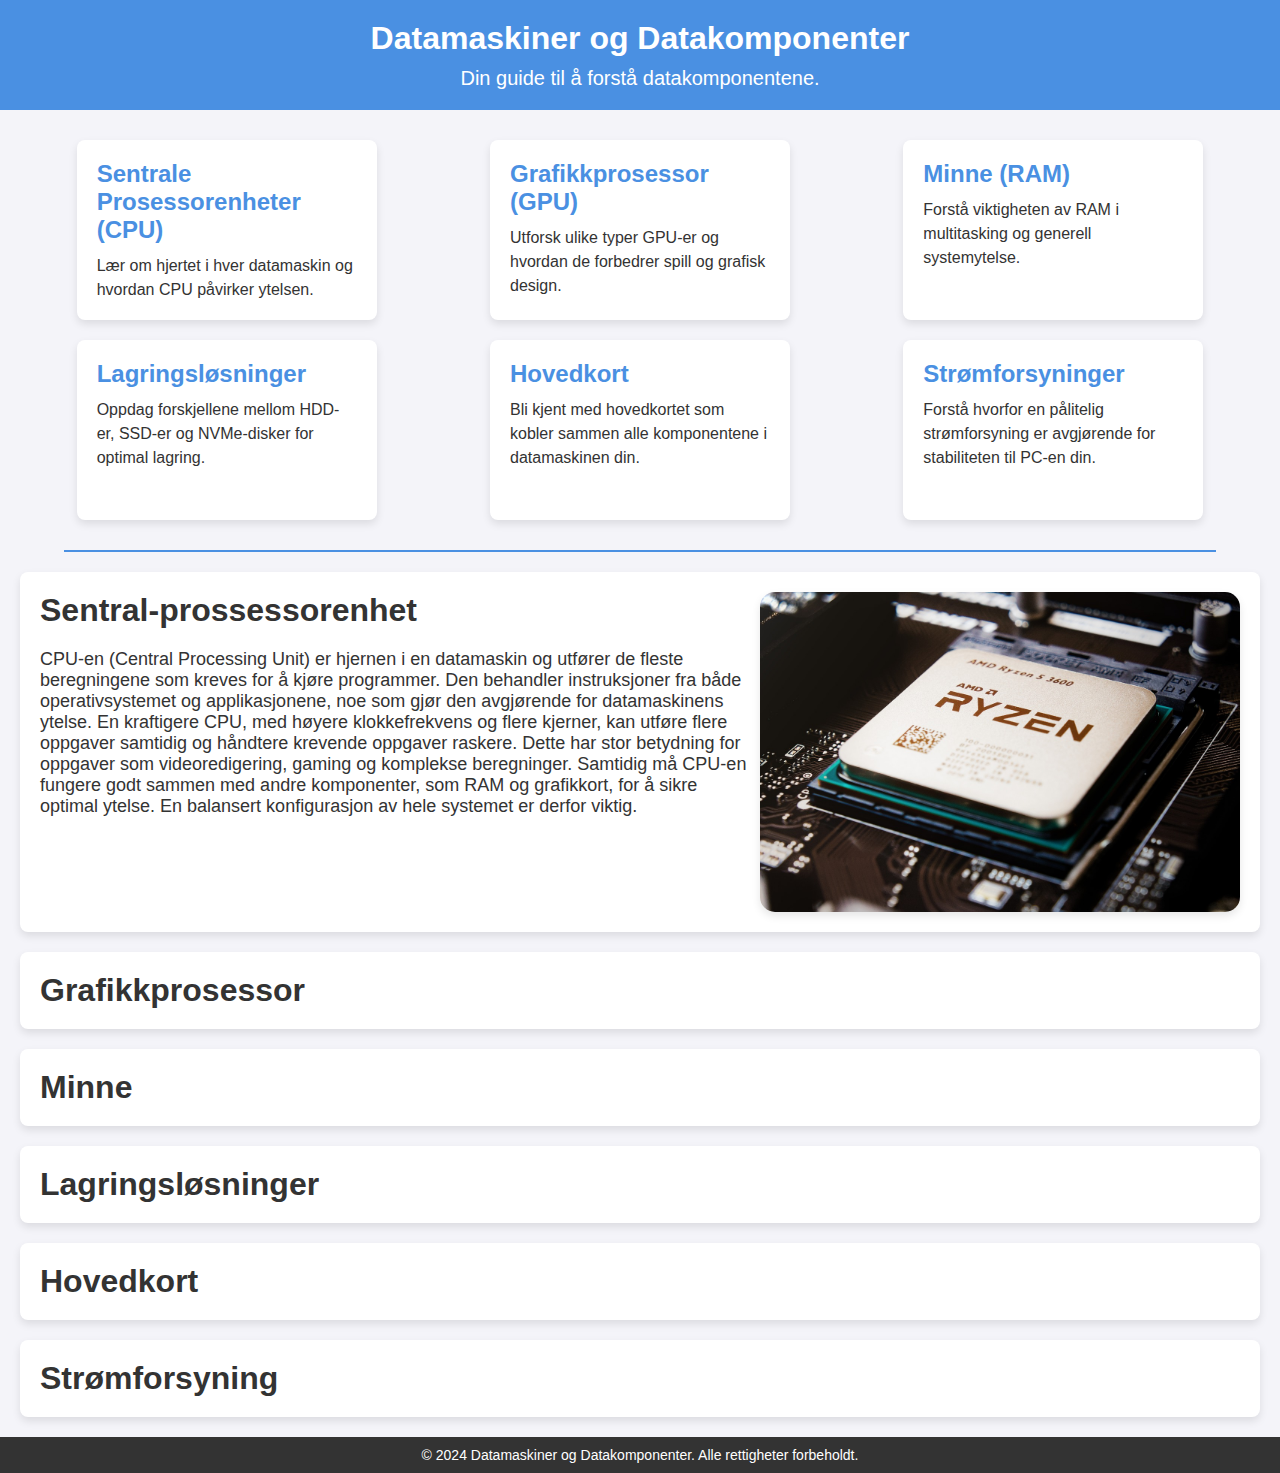
==== datamaskiner.html @ 4fab0328 "fikset en del av nettsiden" ====
<!DOCTYPE html>
<html lang="no">
<head>
    <meta charset="UTF-8">
    <meta name="viewport" content="width=device-width, initial-scale=1.0">
    <title>datamaskiner</title>
    <link rel="stylesheet" href="style2.css">
</head>
<body>
    <header>
        <h1>Datamaskiner og Datakomponenter</h1>
        <p>Din guide til å forstå datakomponentene.</p>
    </header>

    <section class="content">
        <a href="#cpu">
        <article class="section">
            <h2>Sentrale Prosessorenheter (CPU)</h2>
            <p>Lær om hjertet i hver datamaskin og hvordan CPU påvirker ytelsen.</p>
        </article>
        </a>
        <a href="#gpu">
        <article class="section">
            <h2>Grafikkprosessor (GPU)</h2>
            <p>Utforsk ulike typer GPU-er og hvordan de forbedrer spill og grafisk design.</p>
        </article>
        </a>
        <a href="#ram">
        <article class="section">
            <h2>Minne (RAM)</h2>
            <p>Forstå viktigheten av RAM i multitasking og generell systemytelse.</p>
        </article>
        </a>
        <a href="#storage">
        <article class="section">
            <h2>Lagringsløsninger</h2>
            <p>Oppdag forskjellene mellom HDD-er, SSD-er og NVMe-disker for optimal lagring.</p>
        </article>
        </a>
        <a href="#hovedkort">
        <article class="section">
            <h2>Hovedkort</h2>
            <p>Bli kjent med hovedkortet som kobler sammen alle komponentene i datamaskinen din.</p>
        </article>
        </a>
        <a href="#psu">
        <article class="section">
            <h2>Strømforsyninger</h2>
            <p>Forstå hvorfor en pålitelig strømforsyning er avgjørende for stabiliteten til PC-en din.</p>
        </article>
        </a>
    </section>
    <hr>
    <main>
        <section id="cpu">
            <div class="tekst">
            <h1>Sentral-prossessorenhet</h1>
            <p>CPU-en (Central Processing Unit) er hjernen i en datamaskin og utfører de fleste beregningene som kreves for å kjøre programmer. Den behandler instruksjoner fra både operativsystemet og applikasjonene, noe som gjør den avgjørende for datamaskinens ytelse. En kraftigere CPU, med høyere klokkefrekvens og flere kjerner, kan utføre flere oppgaver samtidig og håndtere krevende oppgaver raskere. Dette har stor betydning for oppgaver som videoredigering, gaming og komplekse beregninger. Samtidig må CPU-en fungere godt sammen med andre komponenter, som RAM og grafikkort, for å sikre optimal ytelse. En balansert konfigurasjon av hele systemet er derfor viktig.</p>
            </div>
            <img src="bilder/cpu_bilde.jpg" alt="">
        </section>
        <section id="gpu">
            <h1>Grafikkprosessor</h1>
        </section>
        <section id="ram">
            <h1>Minne</h1>
        </section>
        <section id="storage">
            <h1>Lagringsløsninger</h1>
        </section>
        <section id="hovedkort">
            <h1>Hovedkort</h1>
        </section>
        <section id="psu">
            <h1>Strømforsyning</h1>
        </section>
    </main>
    <footer>
        <p>© 2024 Datamaskiner og Datakomponenter. Alle rettigheter forbeholdt.</p>
    </footer>
</body>
</html>
---- style2.css ----
* {
    margin: 0;
    padding: 0;
    box-sizing: border-box;
}
img {
    width: 100%;
}

body {
    font-family: Arial, sans-serif;
    background-color: #f4f4f9;
    color: #333;
}

header {
    background-color: #4a90e2;
    color: white;
    padding: 20px;
    text-align: center;
}

header h1 {
    font-size: 32px;
    margin-bottom: 10px;
}

header p {
    font-size: 20px;
}

.content {
    display: flex;
    flex-wrap: wrap;
    justify-content: space-around;
    padding: 20px;
}

.section {
    background: white;
    border-radius: 8px;
    box-shadow: 0 4px 8px rgba(0, 0, 0, 0.1);
    margin: 10px;
    padding: 20px;
    width: 300px;
    height: 180px;
}

.section h2 {
    color: #4a90e2;
    font-size: 24px;
    margin-bottom: 10px;
}

.section p {
    font-size: 16px;
    line-height: 1.5;
    text-decoration: none;
    color: #333;
}

footer {
    background-color: #333;
    color: white;
    padding: 10px;
    text-align: center;
    font-size: 14px;
}

main section {
    background: white;
    border-radius: 8px;
    box-shadow: 0 4px 8px rgba(0, 0, 0, 0.1);
    margin: 20px;
    padding: 20px;
    width: auto;
    
    
}

hr {
    width: 90%;
    background-color: #4a90e2;
    margin: auto;
    border: 1px solid #4a90e2;
}
a {
    text-decoration: none;
}
#cpu {
    display: grid;
    grid-template-columns: 3fr 2fr;
}
main .tekst {
    grid-column: 1/2;
}
#cpu img {
    grid-column: 2/3;
    border-radius: 15px;
    box-shadow: 0 4px 8px rgba(0, 0, 0, 0.1);
}

main p {
    margin-top: 20px;
    font-size: 18px;
}

@media (max-width: 1050px) {
    #cpu {
        grid-template-columns: 1fr; 
    }
    .tekst {
        grid-column: 1 / 2; 
    }
    #cpu img {
        grid-column: 1 / 2; 
        max-width: 100%; 
    }
}
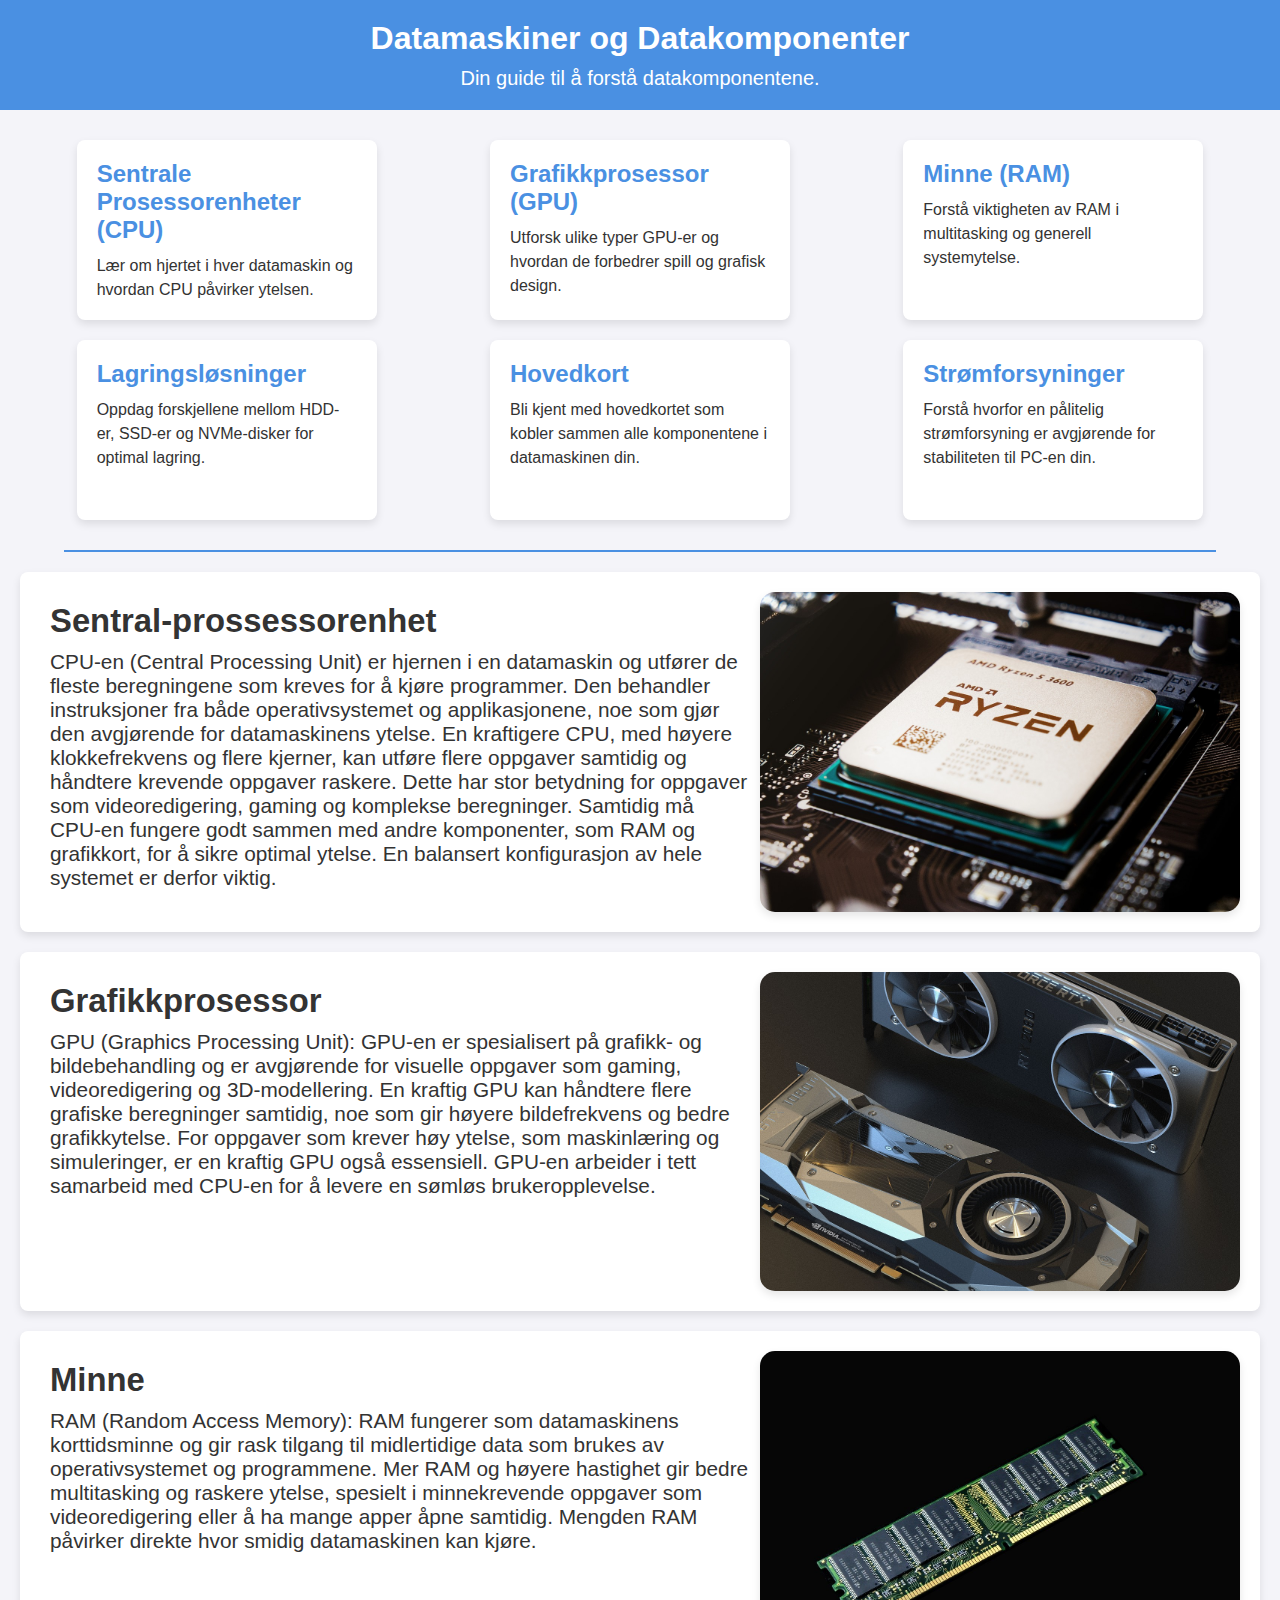
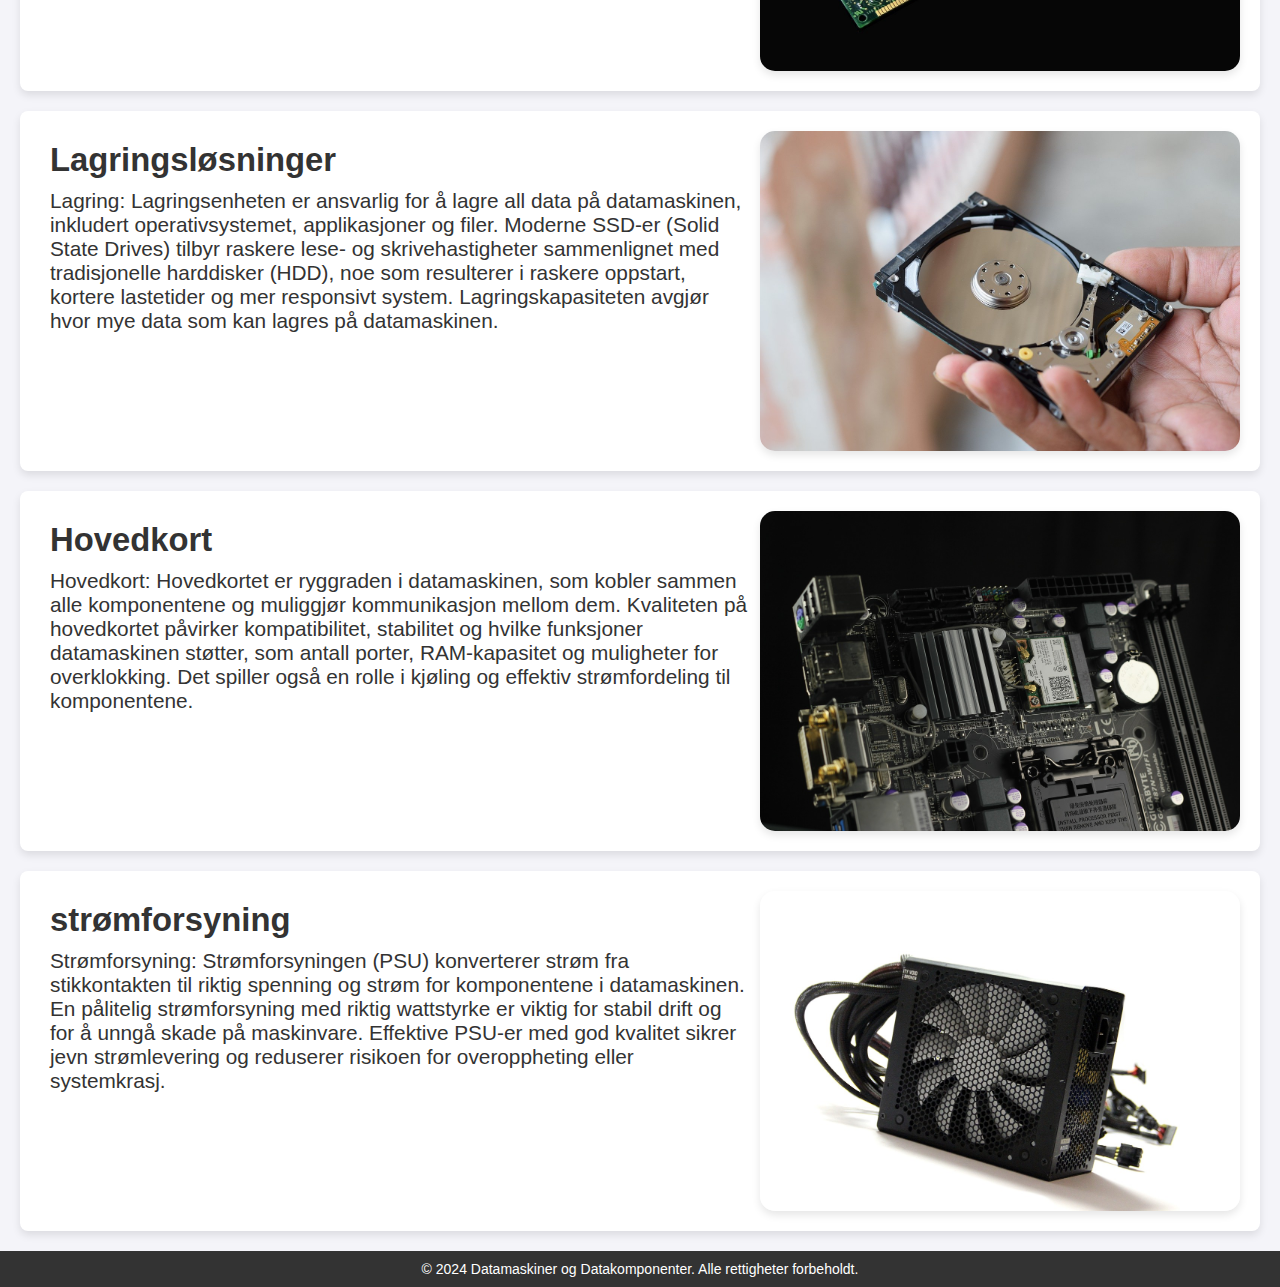
==== commit 92315cc5: "la til mer informasjon" ====
--- a/datamaskiner.html
+++ b/datamaskiner.html
@@ -60,19 +60,39 @@
             <img src="bilder/cpu_bilde.jpg" alt="">
         </section>
         <section id="gpu">
-            <h1>Grafikkprosessor</h1>
+            <div class="tekst">
+                <h1>Grafikkprosessor</h1>
+                <p>GPU (Graphics Processing Unit): GPU-en er spesialisert på grafikk- og bildebehandling og er avgjørende for visuelle oppgaver som gaming, videoredigering og 3D-modellering. En kraftig GPU kan håndtere flere grafiske beregninger samtidig, noe som gir høyere bildefrekvens og bedre grafikkytelse. For oppgaver som krever høy ytelse, som maskinlæring og simuleringer, er en kraftig GPU også essensiell. GPU-en arbeider i tett samarbeid med CPU-en for å levere en sømløs brukeropplevelse.</p>
+                </div>
+                <img src="bilder/gpu.jpg" alt="">
         </section>
         <section id="ram">
-            <h1>Minne</h1>
+            <div class="tekst">
+                <h1>Minne</h1>
+                <p>RAM (Random Access Memory): RAM fungerer som datamaskinens korttidsminne og gir rask tilgang til midlertidige data som brukes av operativsystemet og programmene. Mer RAM og høyere hastighet gir bedre multitasking og raskere ytelse, spesielt i minnekrevende oppgaver som videoredigering eller å ha mange apper åpne samtidig. Mengden RAM påvirker direkte hvor smidig datamaskinen kan kjøre.</p>
+                </div>
+                <img src="bilder/ram.jpg" alt="">
         </section>
         <section id="storage">
-            <h1>Lagringsløsninger</h1>
+            <div class="tekst">
+                <h1>Lagringsløsninger</h1>
+                <p>Lagring: Lagringsenheten er ansvarlig for å lagre all data på datamaskinen, inkludert operativsystemet, applikasjoner og filer. Moderne SSD-er (Solid State Drives) tilbyr raskere lese- og skrivehastigheter sammenlignet med tradisjonelle harddisker (HDD), noe som resulterer i raskere oppstart, kortere lastetider og mer responsivt system. Lagringskapasiteten avgjør hvor mye data som kan lagres på datamaskinen.</p>
+                </div>
+                <img src="bilder/hdd.jpg" alt="">
         </section>
         <section id="hovedkort">
-            <h1>Hovedkort</h1>
+            <div class="tekst">
+                <h1>Hovedkort</h1>
+                <p>Hovedkort: Hovedkortet er ryggraden i datamaskinen, som kobler sammen alle komponentene og muliggjør kommunikasjon mellom dem. Kvaliteten på hovedkortet påvirker kompatibilitet, stabilitet og hvilke funksjoner datamaskinen støtter, som antall porter, RAM-kapasitet og muligheter for overklokking. Det spiller også en rolle i kjøling og effektiv strømfordeling til komponentene.</p>
+                </div>
+                <img src="bilder/hovedkort.jpg" alt="">
         </section>
         <section id="psu">
-            <h1>Strømforsyning</h1>
+            <div class="tekst">
+                <h1>strømforsyning</h1>
+                <p>Strømforsyning: Strømforsyningen (PSU) konverterer strøm fra stikkontakten til riktig spenning og strøm for komponentene i datamaskinen. En pålitelig strømforsyning med riktig wattstyrke er viktig for stabil drift og for å unngå skade på maskinvare. Effektive PSU-er med god kvalitet sikrer jevn strømlevering og reduserer risikoen for overoppheting eller systemkrasj.</p>
+                </div>
+                <img src="bilder/psu.jpg" alt="">
         </section>
     </main>
     <footer>
--- a/style2.css
+++ b/style2.css
@@ -87,32 +87,46 @@
 a {
     text-decoration: none;
 }
-#cpu {
+main section {
     display: grid;
     grid-template-columns: 3fr 2fr;
 }
 main .tekst {
     grid-column: 1/2;
 }
-#cpu img {
+main section img {
     grid-column: 2/3;
     border-radius: 15px;
     box-shadow: 0 4px 8px rgba(0, 0, 0, 0.1);
+    
+    
+}
+
+main h1 {
+    font-size: calc(20px + 1vw);
+    margin: 10px;
 }
 
 main p {
     margin-top: 20px;
-    font-size: 18px;
+    margin-bottom: 10px;
+    font-size: 16px;
+    font-size: calc(0.5rem + 1vw);
+    margin: 10px;
 }
 
-@media (max-width: 1050px) {
-    #cpu {
+main img {
+    margin: auto;
+}
+
+@media (max-width: 999px) {
+    main section {
         grid-template-columns: 1fr; 
     }
     .tekst {
         grid-column: 1 / 2; 
     }
-    #cpu img {
+    main section img {
         grid-column: 1 / 2; 
         max-width: 100%; 
     }
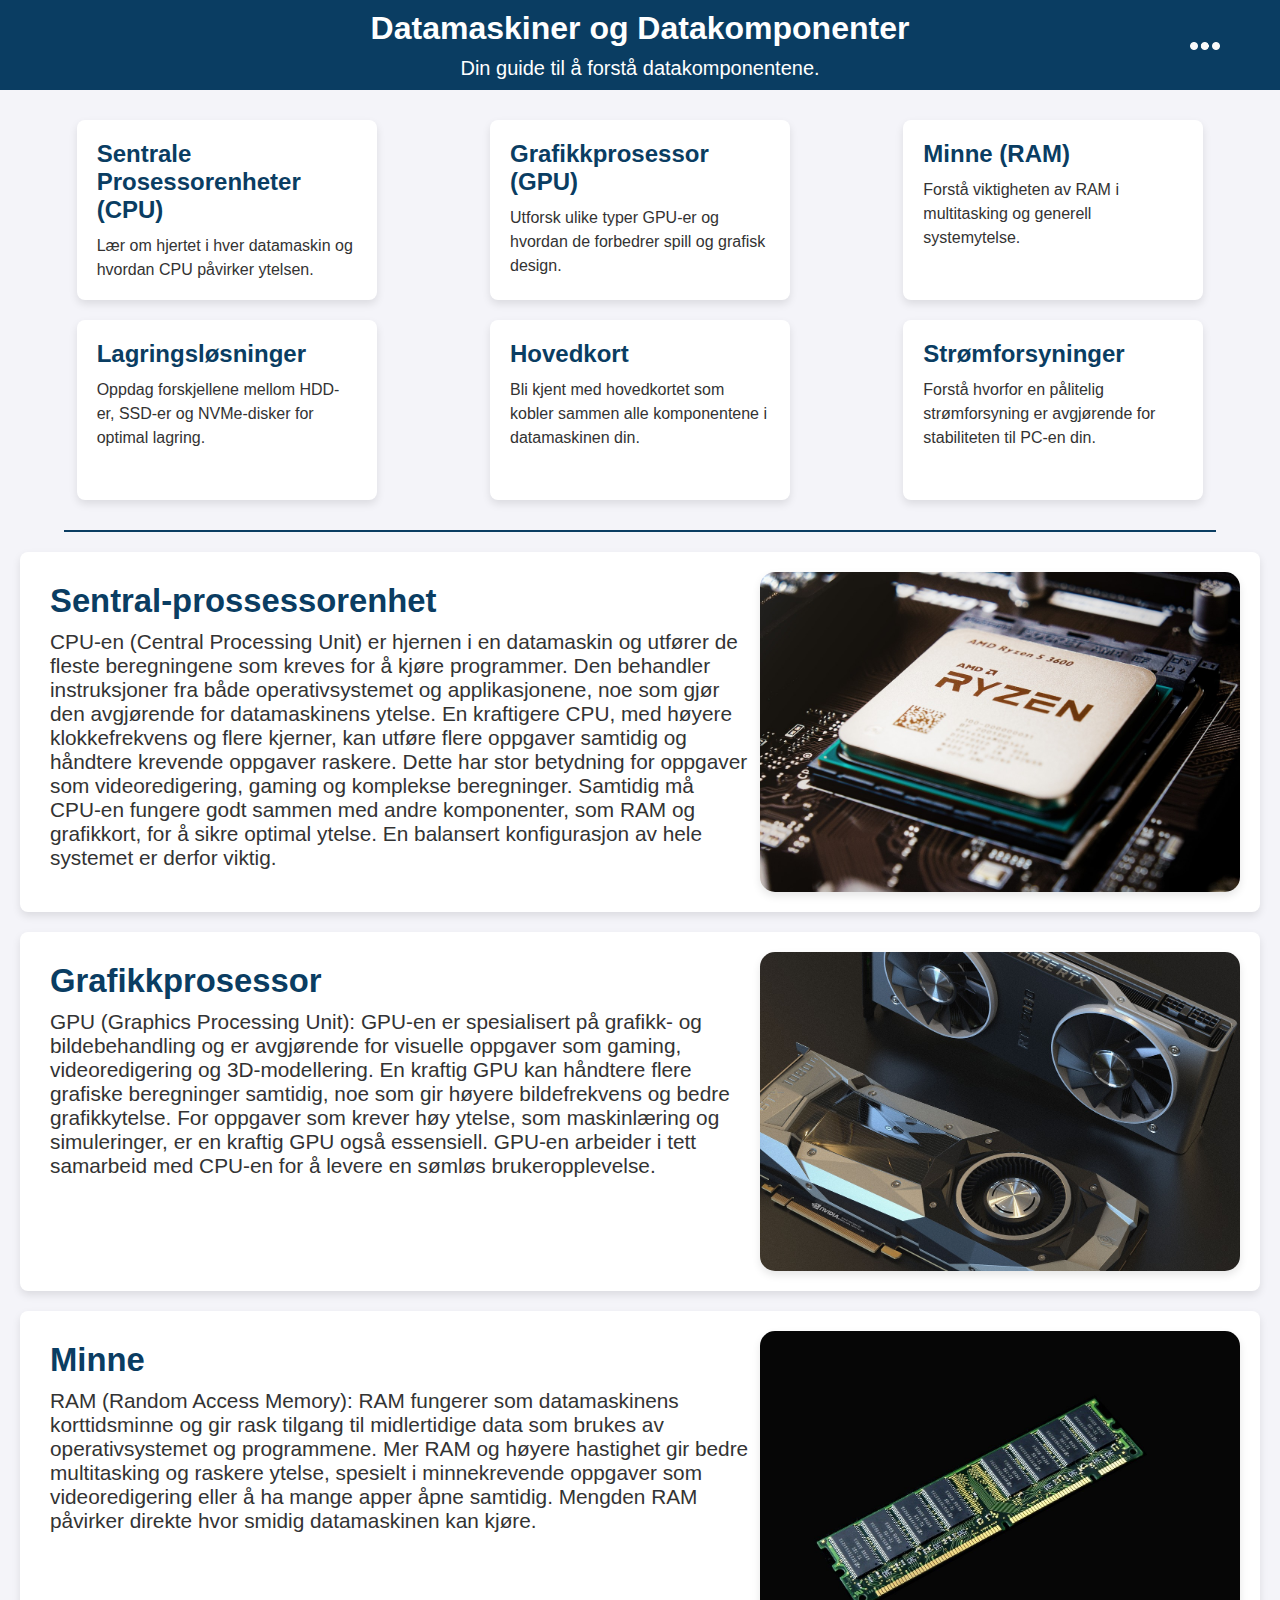
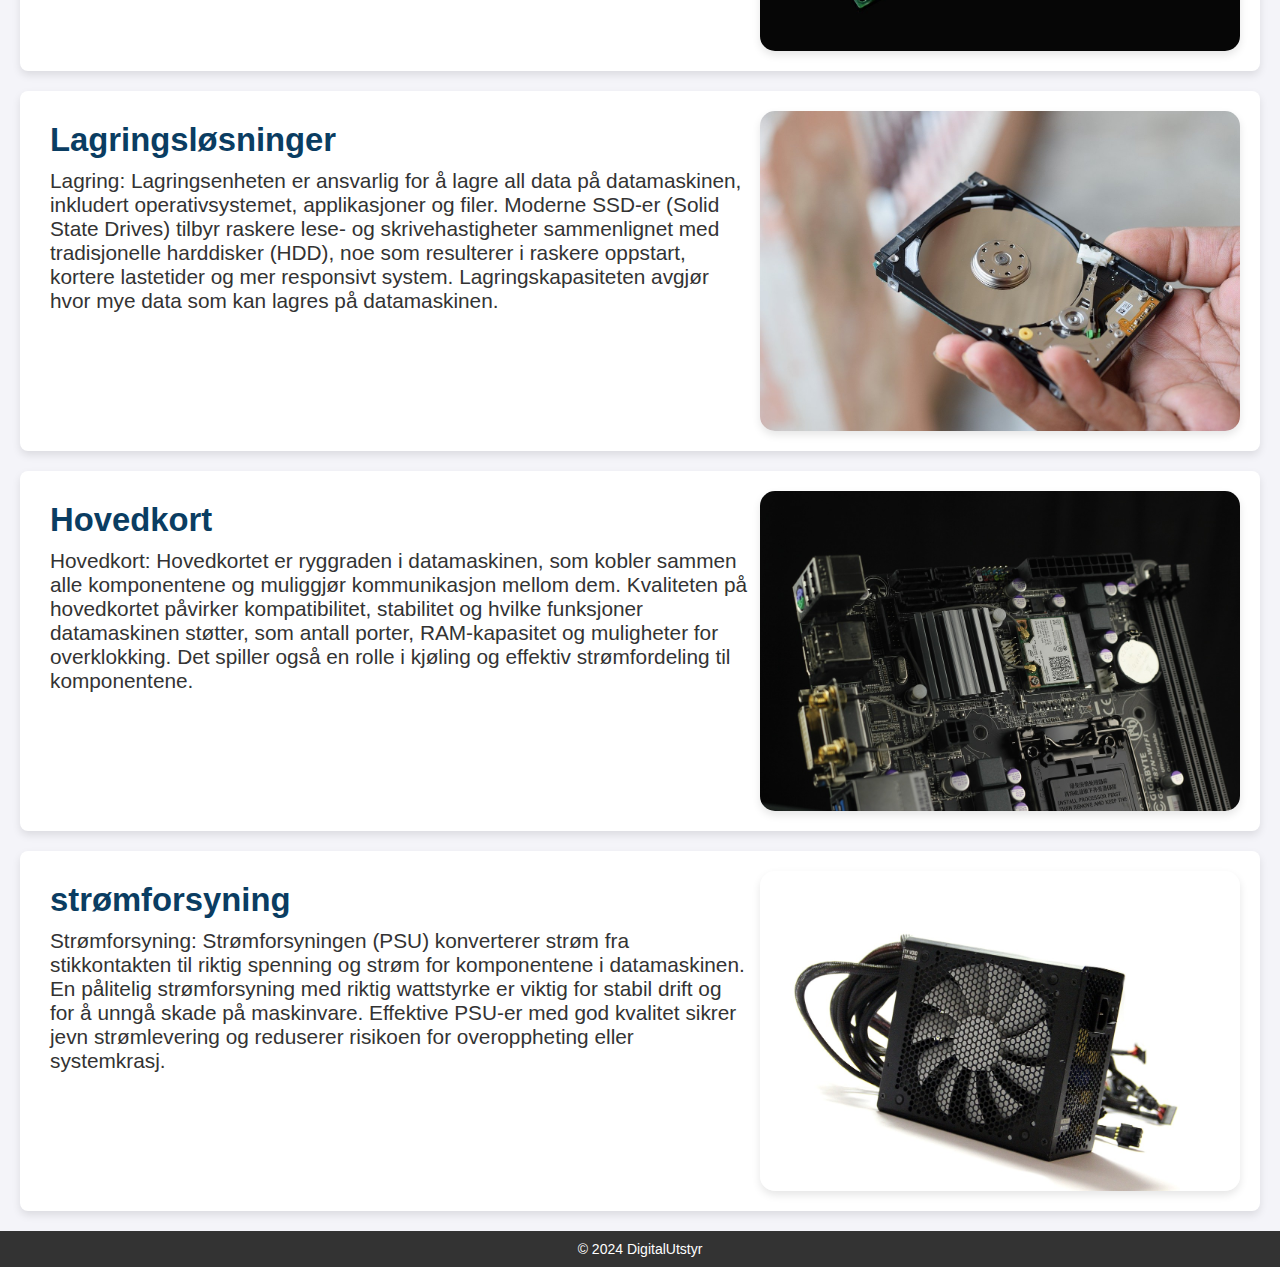
==== commit 590ee45b: "Fikset på datamaskin og prøvde å endre forsiden litt" ====
--- a/datamaskiner.html
+++ b/datamaskiner.html
@@ -8,8 +8,18 @@
 </head>
 <body>
     <header>
-        <h1>Datamaskiner og Datakomponenter</h1>
-        <p>Din guide til å forstå datakomponentene.</p>
+        <div class="header-content">
+            <h1>Datamaskiner og Datakomponenter</h1>
+            <p>Din guide til å forstå datakomponentene.</p>
+        </div>
+        <div class="dropdown">
+            <img src="bilder/tre_prikker.png" alt="Meny" class="menu-icon">
+            <div class="dropdown-content">
+                <a href="index.html">Hjem</a>
+                <a href="Nettadresse_til_en_nettside.html">Nettadresse</a>
+                <a href="nettverkskommunikasjon.html">Nettverk</a>
+            </div>
+        </div>
     </header>
 
     <section class="content">
@@ -96,7 +106,7 @@
         </section>
     </main>
     <footer>
-        <p>© 2024 Datamaskiner og Datakomponenter. Alle rettigheter forbeholdt.</p>
+        <p>© 2024 DigitalUtstyr</p>
     </footer>
 </body>
 </html>
--- a/style2.css
+++ b/style2.css
@@ -14,7 +14,7 @@
 }
 
 header {
-    background-color: #4a90e2;
+    background-color: #0a3d62;
     color: white;
     padding: 20px;
     text-align: center;
@@ -28,6 +28,59 @@
 header p {
     font-size: 20px;
 }
+
+header {
+    display: flex;
+    justify-content: space-between;
+    align-items: center;
+    padding: 10px;
+    position: relative;
+}
+
+.header-content {
+    text-align: center;
+    flex-grow: 1;
+    margin-right: -80px;
+}
+
+.menu-icon {
+    width: 30px;
+    cursor: pointer;
+}
+
+.dropdown img{
+   margin-right: 50px;
+   scale: 100%;
+}
+
+.dropdown-content {
+    display: none;
+    position: absolute;
+    right: 0;
+    background-color: white;
+    box-shadow: 0px 8px 16px rgba(0, 0, 0, 0.2);
+    z-index: 1;
+    min-width: 150px;
+}
+
+.dropdown-content a {
+    display: block;
+    color: black;
+    text-decoration: none;
+    padding: 8px 16px;
+}
+
+.dropdown-content a:hover {
+    background-color: #ddd;
+    border-radius: 15px;
+    
+}
+
+.dropdown:hover .dropdown-content {
+    display: block;
+    border-radius: 15px;
+}
+
 
 .content {
     display: flex;
@@ -47,7 +100,7 @@
 }
 
 .section h2 {
-    color: #4a90e2;
+    color: #0a3d62;
     font-size: 24px;
     margin-bottom: 10px;
 }
@@ -80,9 +133,9 @@
 
 hr {
     width: 90%;
-    background-color: #4a90e2;
+    background-color: #0a3d62;
     margin: auto;
-    border: 1px solid #4a90e2;
+    border: 1px solid #0a3d62;
 }
 a {
     text-decoration: none;
@@ -90,6 +143,9 @@
 main section {
     display: grid;
     grid-template-columns: 3fr 2fr;
+}
+main h1 {
+    color: #0a3d62;
 }
 main .tekst {
     grid-column: 1/2;
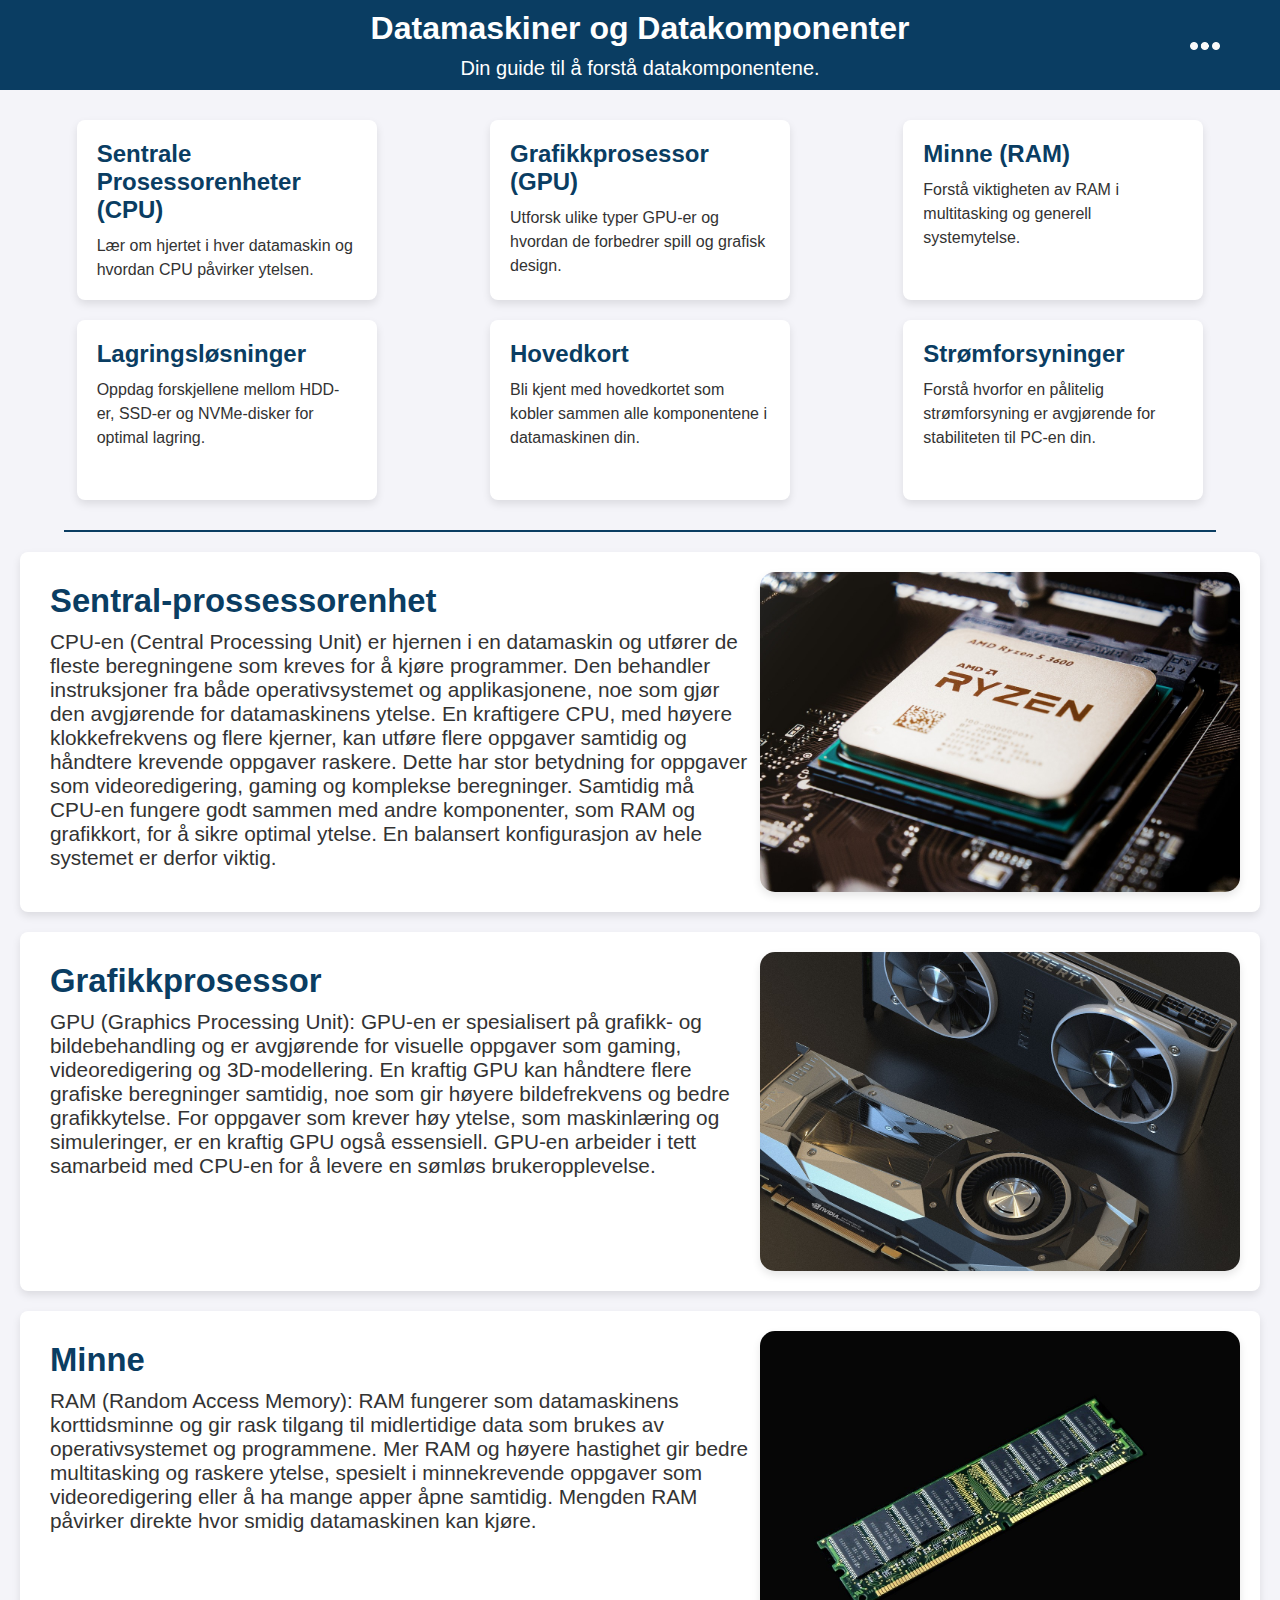
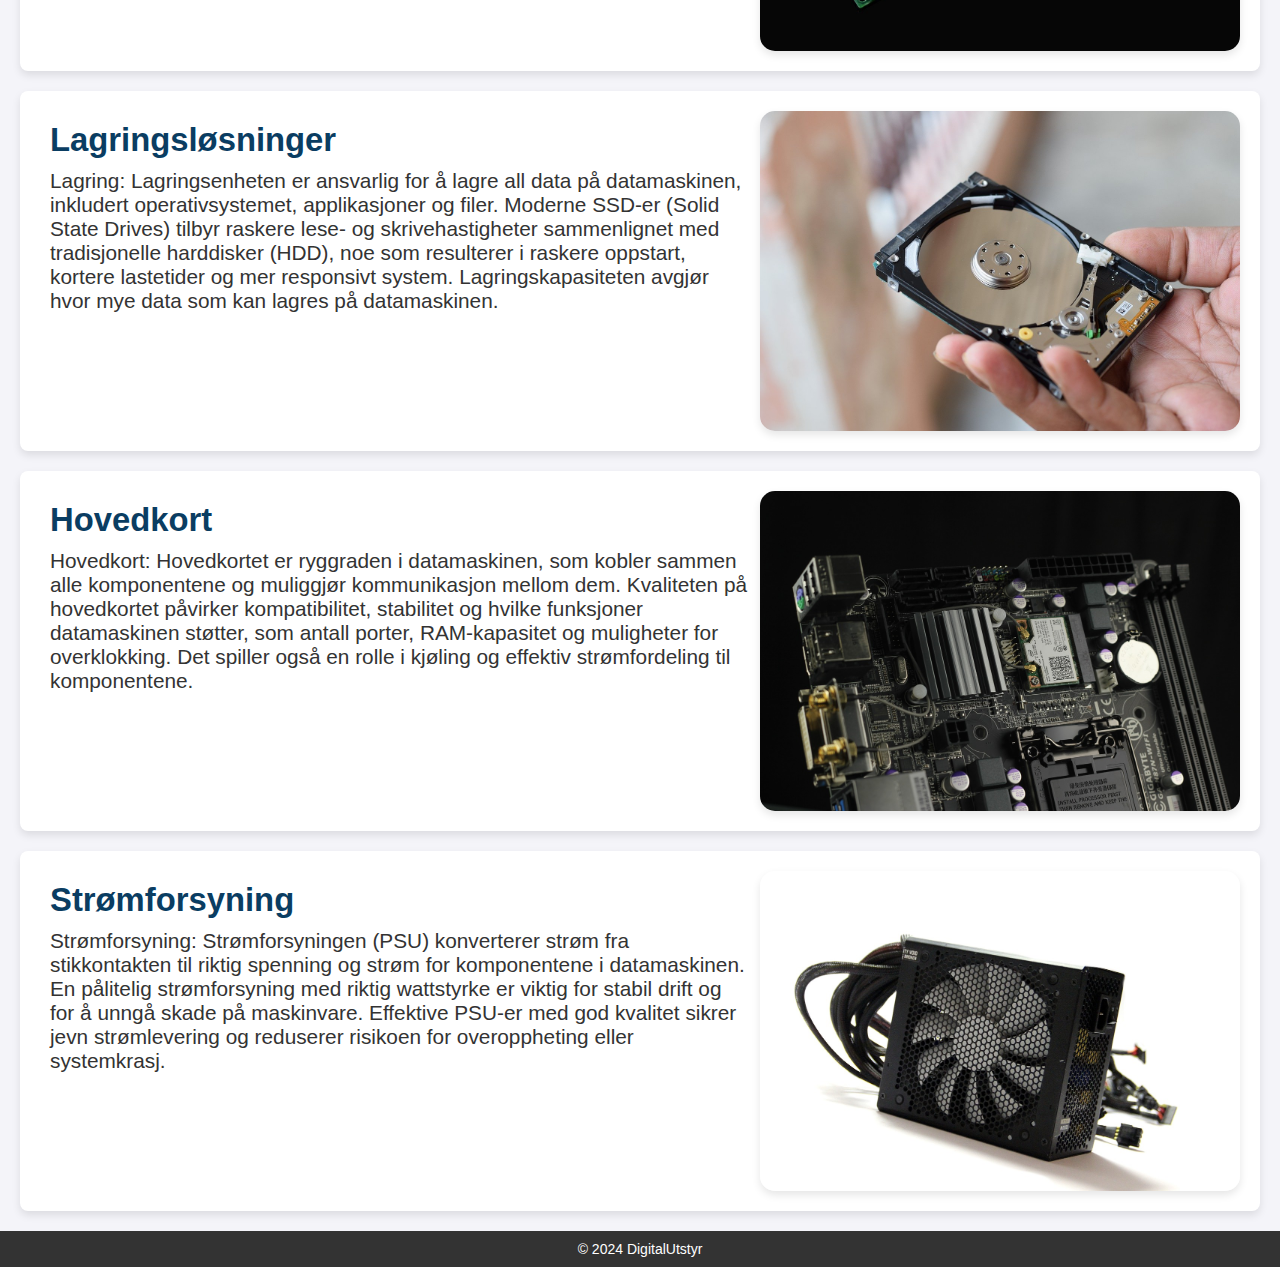
==== commit e9c4a12d: "Update datamaskiner.html" ====
--- a/datamaskiner.html
+++ b/datamaskiner.html
@@ -99,7 +99,7 @@
         </section>
         <section id="psu">
             <div class="tekst">
-                <h1>strømforsyning</h1>
+                <h1>Strømforsyning</h1>
                 <p>Strømforsyning: Strømforsyningen (PSU) konverterer strøm fra stikkontakten til riktig spenning og strøm for komponentene i datamaskinen. En pålitelig strømforsyning med riktig wattstyrke er viktig for stabil drift og for å unngå skade på maskinvare. Effektive PSU-er med god kvalitet sikrer jevn strømlevering og reduserer risikoen for overoppheting eller systemkrasj.</p>
                 </div>
                 <img src="bilder/psu.jpg" alt="">
--- a/style2.css
+++ b/style2.css
@@ -11,6 +11,10 @@
     font-family: Arial, sans-serif;
     background-color: #f4f4f9;
     color: #333;
+}
+
+html {
+    scroll-behavior: smooth;
 }
 
 header {
@@ -46,11 +50,8 @@
 .menu-icon {
     width: 30px;
     cursor: pointer;
-}
-
-.dropdown img{
-   margin-right: 50px;
-   scale: 100%;
+    margin-right: 50px;
+    scale: 100%;
 }
 
 .dropdown-content {
@@ -187,3 +188,9 @@
         max-width: 100%; 
     }
 }
+
+@media (max-width:460px) {
+    header h1 {
+        font-size: 20px;
+    }
+}
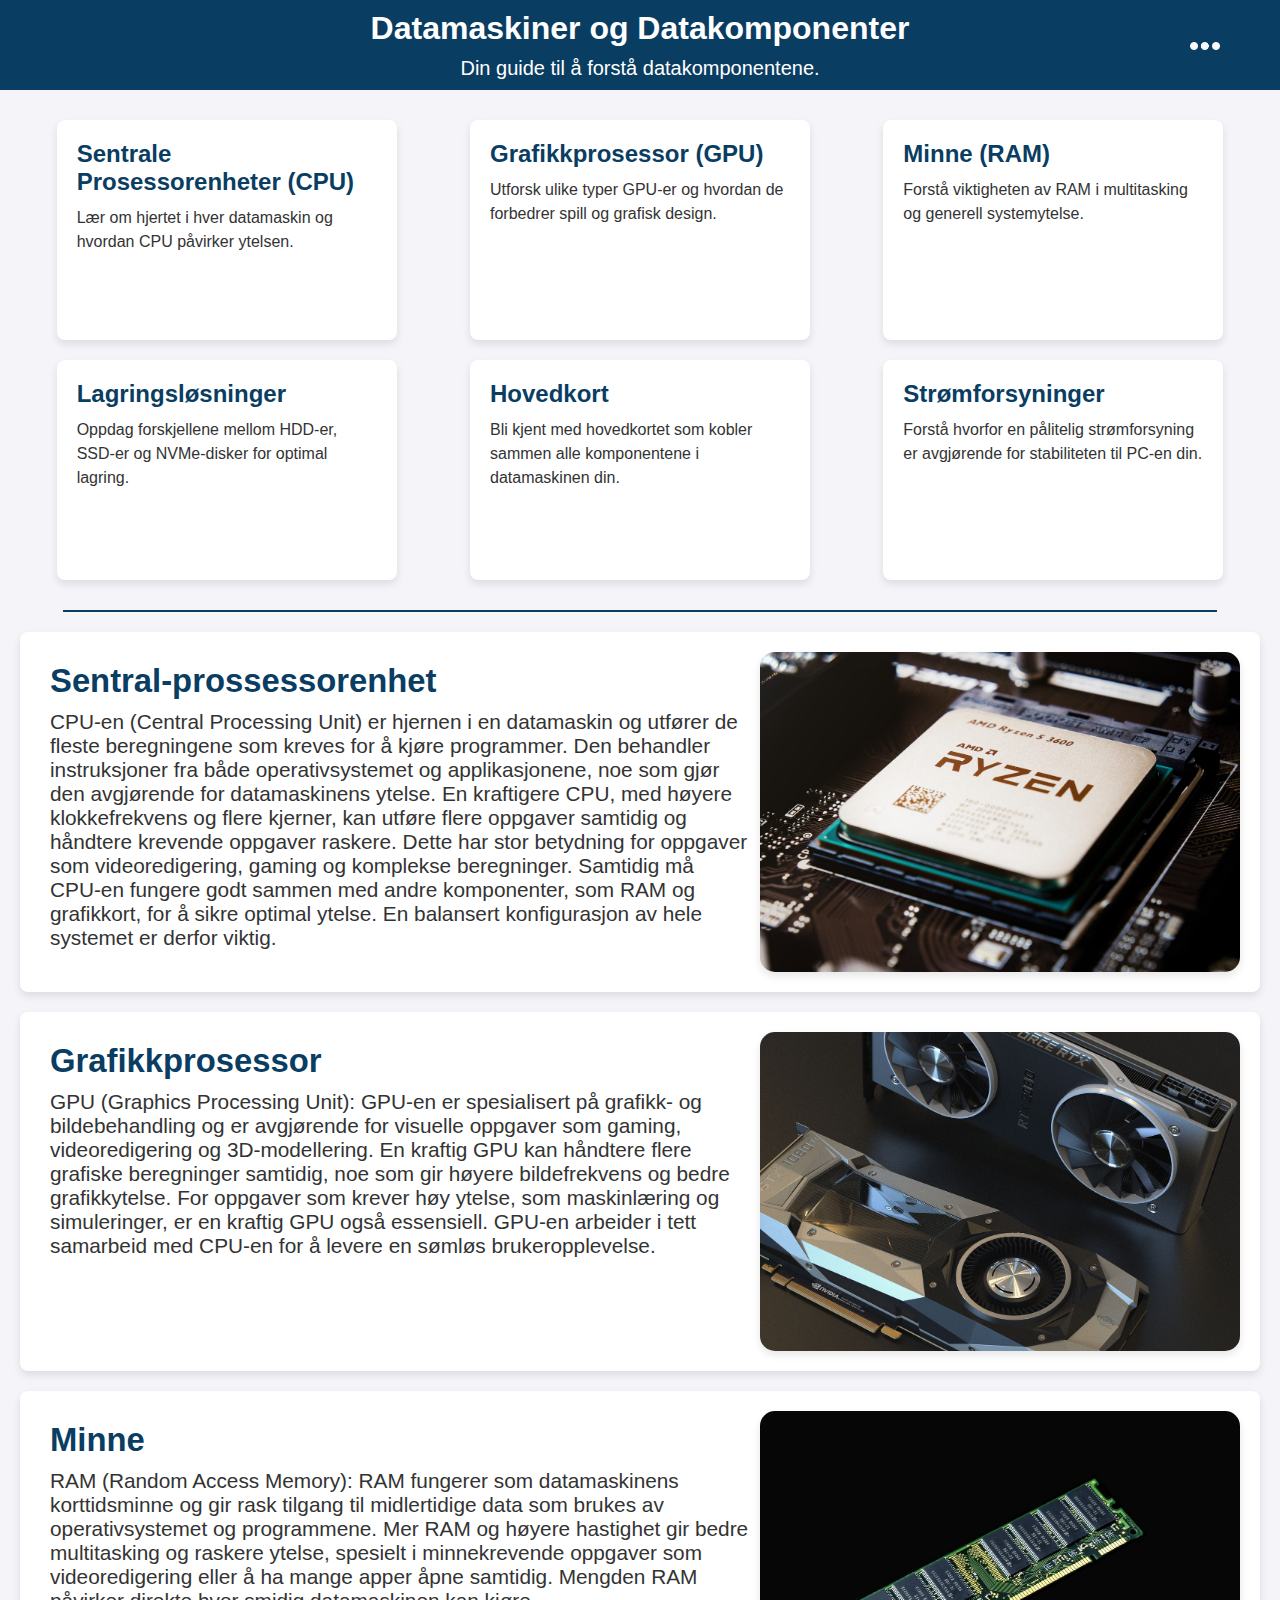
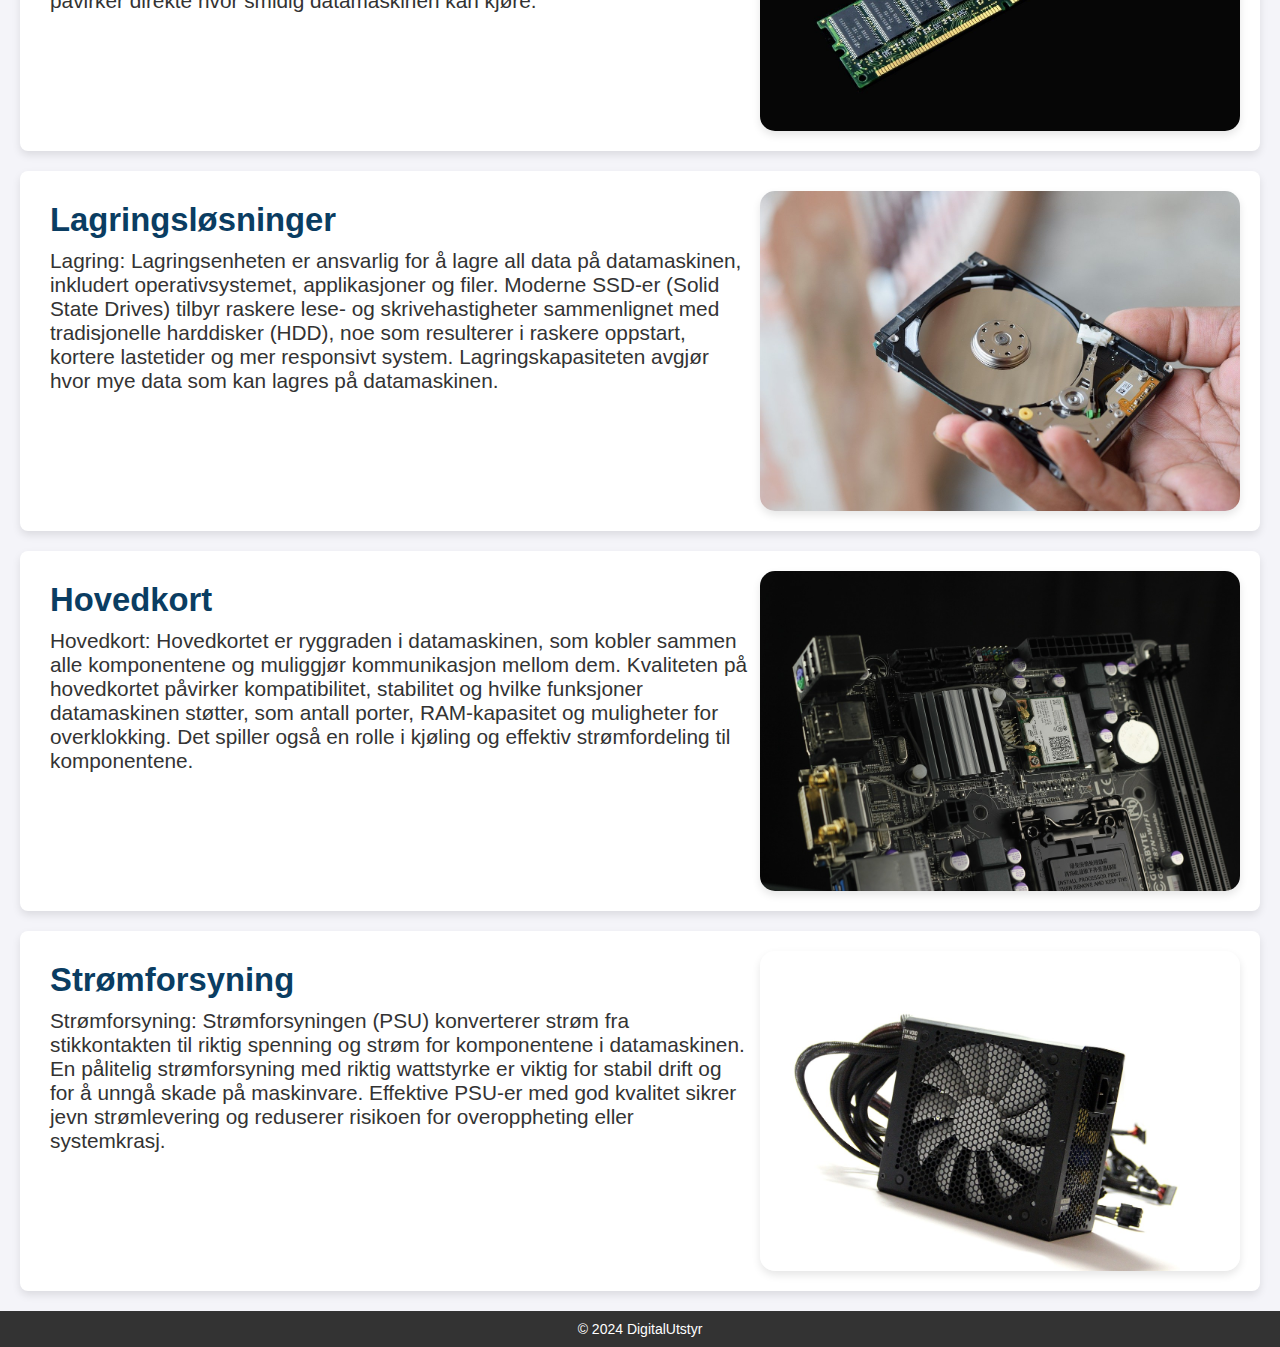
==== commit 1eaf1e88: "merge felles css" ====
--- a/datamaskiner.html
+++ b/datamaskiner.html
@@ -4,7 +4,8 @@
     <meta charset="UTF-8">
     <meta name="viewport" content="width=device-width, initial-scale=1.0">
     <title>datamaskiner</title>
-    <link rel="stylesheet" href="style2.css">
+    <link rel="stylesheet" href="datamaskin.css">
+    <link rel="stylesheet" href="mainstyle.css">
 </head>
 <body>
     <header>
@@ -16,7 +17,7 @@
             <img src="bilder/tre_prikker.png" alt="Meny" class="menu-icon">
             <div class="dropdown-content">
                 <a href="index.html">Hjem</a>
-                <a href="Nettadresse_til_en_nettside.html">Nettadresse</a>
+                <a href="nettadresse_til_en_nettside.html">Nettadresse</a>
                 <a href="nettverkskommunikasjon.html">Nettverk</a>
             </div>
         </div>
--- a/datamaskin.css
+++ b/datamaskin.css
@@ -0,0 +1,114 @@
+img {
+    width: 100%;
+}
+
+body {
+    font-family: Arial, sans-serif;
+    background-color: #f4f4f9;
+    color: #333;
+}
+
+
+.content {
+    display: flex;
+    flex-wrap: wrap;
+    justify-content: space-around;
+    padding: 20px;
+}
+
+.section {
+    background: white;
+    border-radius: 8px;
+    box-shadow: 0 4px 8px rgba(0, 0, 0, 0.1);
+    margin: 10px;
+    padding: 20px;
+    width: 300px;
+    height: 180px;
+}
+
+.section h2 {
+    color: #0a3d62;
+    font-size: 24px;
+    margin-bottom: 10px;
+}
+
+.section p {
+    font-size: 16px;
+    line-height: 1.5;
+    text-decoration: none;
+    color: #333;
+}
+
+main section {
+    background: white;
+    border-radius: 8px;
+    box-shadow: 0 4px 8px rgba(0, 0, 0, 0.1);
+    margin: 20px;
+    padding: 20px;
+    width: auto;
+    
+    
+}
+
+hr {
+    width: 90%;
+    background-color: #0a3d62;
+    margin: auto;
+    border: 1px solid #0a3d62;
+}
+a {
+    text-decoration: none;
+}
+main section {
+    display: grid;
+    grid-template-columns: 3fr 2fr;
+}
+main h1 {
+    color: #0a3d62;
+}
+main .tekst {
+    grid-column: 1/2;
+}
+main section img {
+    grid-column: 2/3;
+    border-radius: 15px;
+    box-shadow: 0 4px 8px rgba(0, 0, 0, 0.1);
+    
+    
+}
+
+main h1 {
+    font-size: calc(20px + 1vw);
+    margin: 10px;
+}
+
+main p {
+    margin-top: 20px;
+    margin-bottom: 10px;
+    font-size: 16px;
+    font-size: calc(0.5rem + 1vw);
+    margin: 10px;
+}
+
+main img {
+    margin: auto;
+}
+
+@media (max-width: 999px) {
+    main section {
+        grid-template-columns: 1fr; 
+    }
+    .tekst {
+        grid-column: 1 / 2; 
+    }
+    main section img {
+        grid-column: 1 / 2; 
+        max-width: 100%; 
+    }
+}
+
+@media (max-width:460px) {
+    header h1 {
+        font-size: 20px;
+    }
+}
--- a/mainstyle.css
+++ b/mainstyle.css
@@ -0,0 +1,84 @@
+* {
+    margin: 0;
+    padding: 0;
+    list-style: none;
+    text-decoration: none;
+    font-family: Arial, sans-serif;
+}
+
+html {
+    scroll-behavior: smooth;
+}
+
+header {
+    background-color: #0a3d62;
+    color: white;
+    padding: 20px;
+    text-align: center;
+}
+
+header h1 {
+    font-size: 32px;
+    margin-bottom: 10px;
+}
+
+header p {
+    font-size: 20px;
+}
+
+header {
+    display: flex;
+    justify-content: space-between;
+    align-items: center;
+    padding: 10px;
+    position: relative;
+}
+
+.header-content {
+    text-align: center;
+    flex-grow: 1;
+    margin-right: -80px;
+}
+
+.menu-icon {
+    width: 30px;
+    cursor: pointer;
+    margin-right: 50px;
+    scale: 100%;
+}
+
+.dropdown-content {
+    display: none;
+    position: absolute;
+    right: 0;
+    background-color: white;
+    box-shadow: 0px 8px 16px rgba(0, 0, 0, 0.2);
+    z-index: 1;
+    min-width: 150px;
+}
+
+.dropdown-content a {
+    display: block;
+    color: black;
+    text-decoration: none;
+    padding: 8px 16px;
+}
+
+.dropdown-content a:hover {
+    background-color: #ddd;
+    border-radius: 15px;
+    
+}
+
+.dropdown:hover .dropdown-content {
+    display: block;
+    border-radius: 15px;
+}
+
+footer {
+    background-color: #333;
+    color: white;
+    padding: 10px;
+    text-align: center;
+    font-size: 14px;
+}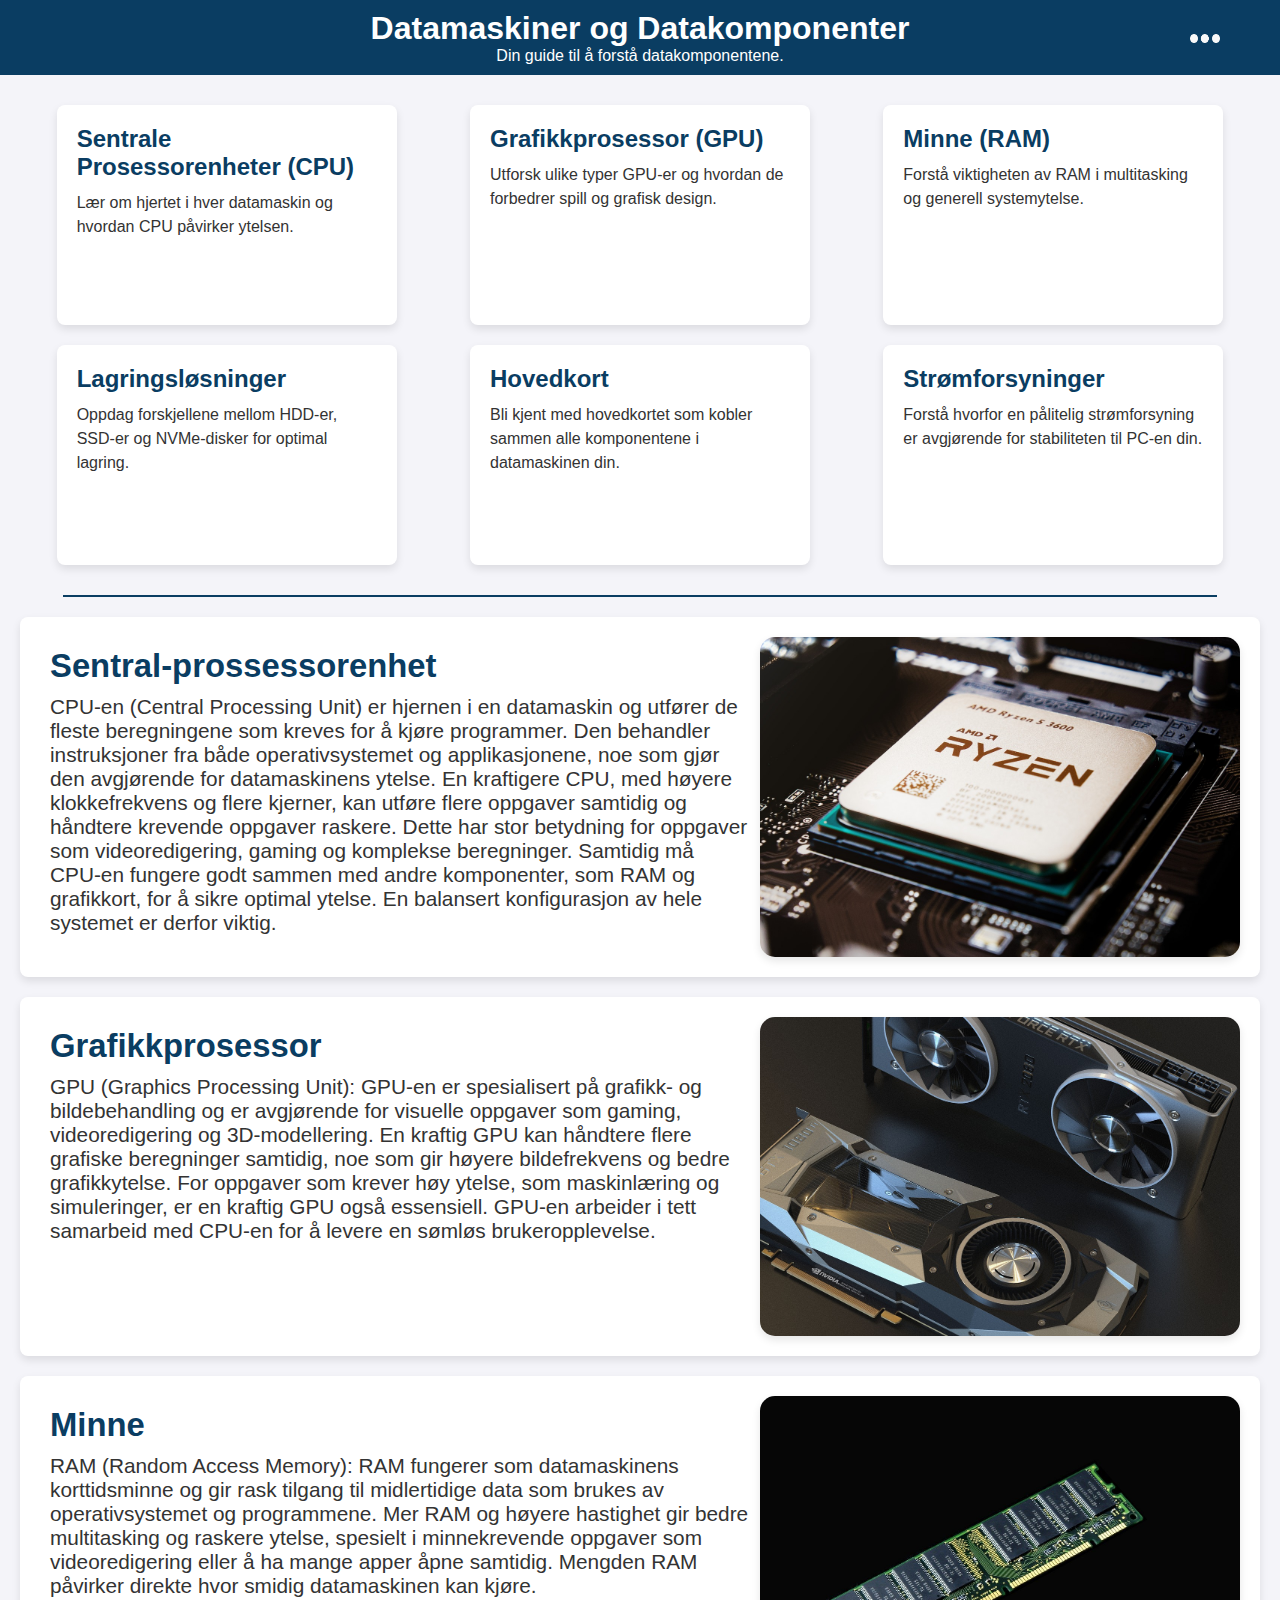
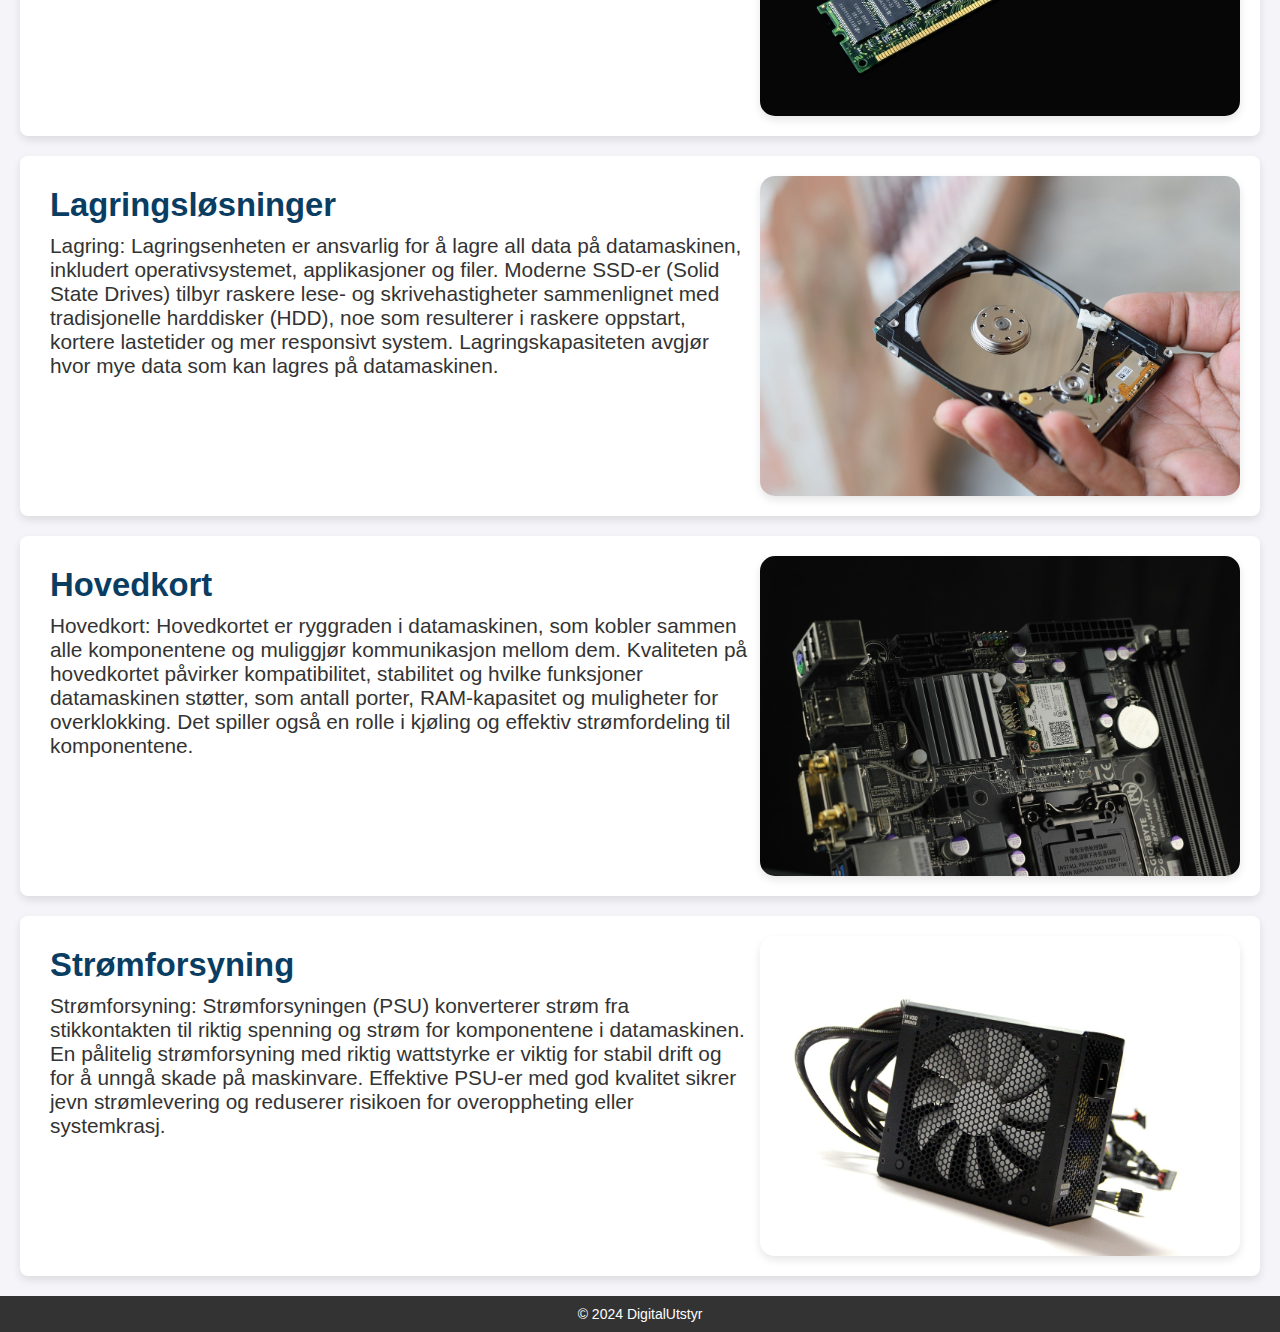
==== commit ff9bc6de: "fikset at prikkene gikk inn i overskriften" ====
--- a/datamaskiner.html
+++ b/datamaskiner.html
@@ -5,7 +5,6 @@
     <meta name="viewport" content="width=device-width, initial-scale=1.0">
     <title>datamaskiner</title>
     <link rel="stylesheet" href="datamaskin.css">
-    <link rel="stylesheet" href="mainstyle.css">
 </head>
 <body>
     <header>
--- a/datamaskin.css
+++ b/datamaskin.css
@@ -93,6 +93,91 @@
 main img {
     margin: auto;
 }
+* {
+    margin: 0;
+    padding: 0;
+    list-style: none;
+    text-decoration: none;
+    font-family: Arial, sans-serif;
+}
+
+html {
+    scroll-behavior: smooth;
+}
+
+header {
+    background-color: #0a3d62;
+    color: white;
+    display: flex;
+    justify-content: space-between;
+    align-items: center;
+    padding: 10px;
+    position: relative;
+    flex-wrap: wrap; 
+}
+
+header h1 {
+    font-size: 32px;
+    margin: 0;
+    text-align: center;
+    
+}
+
+.header-content {
+    flex-grow: 1;
+    text-align: center;
+    margin-left: 80px;
+}
+
+.menu-icon {
+    width: 30px;
+    cursor: pointer;
+    margin-right: 50px;
+    scale: 100%;
+}
+
+.dropdown {
+    position: relative;
+}
+
+.dropdown-content {
+    display: none;
+    position: absolute;
+    left: 50%; 
+    top: 100%; 
+    transform: translateX(-50%); 
+    background-color: white;
+    box-shadow: 0px 8px 16px rgba(0, 0, 0, 0.2);
+    z-index: 1;
+    min-width: 150px;
+}
+
+.dropdown-content a {
+    display: block;
+    color: black;
+    text-decoration: none;
+    padding: 8px 16px;
+}
+
+.dropdown-content a:hover {
+    background-color: #ddd;
+    border-radius: 15px;
+}
+
+.dropdown:hover .dropdown-content {
+    display: block; 
+    border-radius: 15px;
+}
+
+footer {
+    background-color: #333;
+    color: white;
+    padding: 10px;
+    text-align: center;
+    font-size: 14px;
+}
+
+
 
 @media (max-width: 999px) {
     main section {
@@ -107,8 +192,32 @@
     }
 }
 
-@media (max-width:460px) {
-    header h1 {
-        font-size: 20px;
-    }
-}
+@media (max-width: 720px) {
+    header {
+        flex-direction: column; 
+        align-items: center;   
+    }
+
+    .header-content {
+        margin: 10px 0;
+        margin-left: 0px; 
+    }
+
+    .menu-icon {
+        margin-right: 0; 
+        margin-bottom: 10px;
+    }
+
+    .dropdown-content {
+        position: absolute; 
+        top: 100%; 
+        left: 50%; 
+        transform: translateX(-50%); 
+        width: auto; 
+        text-align: center;
+    }
+
+    .dropdown-content a {
+        padding: 10px; 
+    }
+}
